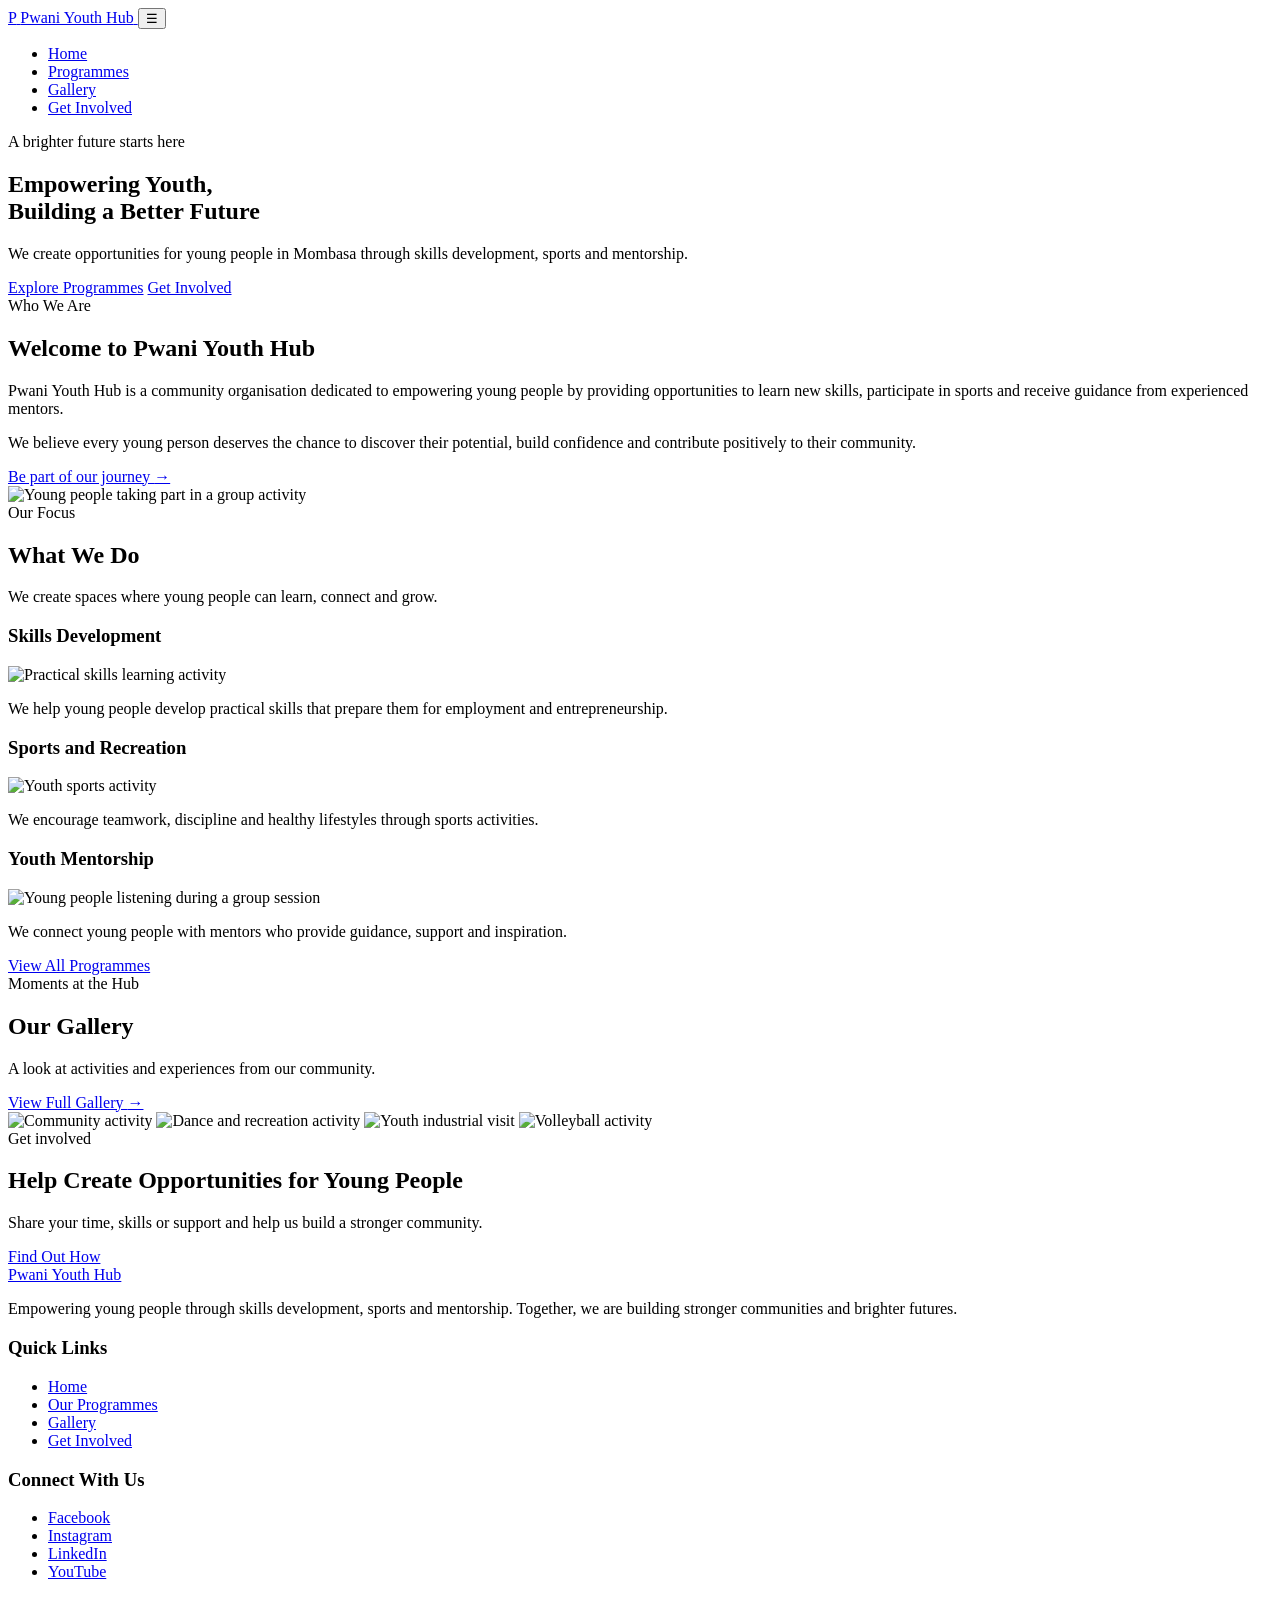
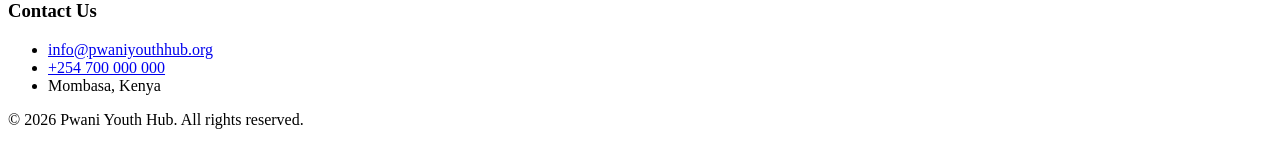
==== index.html @ 79cca645 "Add initial index.html for Pwani Youth Hub" ====
<!DOCTYPE html>
<html lang="en">
<head>
    <meta charset="UTF-8">
    <meta name="viewport" content="width=device-width, initial-scale=1.0">
    <meta name="description" content="Pwani Youth Hub empowers young people in Mombasa through skills development, sports and mentorship.">
    <title>Home | Pwani Youth Hub</title>
    <link rel="preconnect" href="https://fonts.googleapis.com">
    <link rel="preconnect" href="https://fonts.gstatic.com" crossorigin>
    <link href="https://fonts.googleapis.com/css2?family=Nunito+Sans:wght@400;500;600;700;800&display=swap" rel="stylesheet">
    <link rel="stylesheet" href="css/style.css">
</head>
<body>
<header class="site-header">
    <div class="header-inner">

        <a class="brand" href="index.html" aria-label="Pwani Youth Hub home">
            <span class="brand-mark">P</span>
            <span>Pwani Youth Hub</span>
        </a>

        <!-- Mobile menu button -->
        <button class="menu-toggle"
                type="button"
                aria-label="Open navigation menu"
                aria-expanded="false"
                aria-controls="site-navigation">
            ☰
        </button>

        <!-- Main navigation -->
        <nav class="site-nav" id="site-navigation" aria-label="Main navigation">
            <ul>
                <li><a href="index.html" aria-current="page">Home</a></li>
                <li><a href="programmes.html">Programmes</a></li>
                <li><a href="gallery.html">Gallery</a></li>
                <li><a href="get-involved.html">Get Involved</a></li>
            </ul>
        </nav>

    </div>
</header>
<main>
    <section class="hero">
        <div class="hero-shade"></div>
        <div class="hero-content">
            <span class="eyebrow eyebrow-light">A brighter future starts here</span>
            <h1>Empowering Youth,<br>Building a Better Future</h1>
            <p>We create opportunities for young people in Mombasa through skills development, sports and mentorship.</p>
            <div class="hero-actions">
                <a class="btn btn-primary" href="programmes.html">Explore Programmes</a>
                <a class="btn btn-outline" href="get-involved.html">Get Involved</a>
            </div>
        </div>
    </section>

    <section class="intro-section section-wrap">
        <div class="intro-copy">
            <span class="eyebrow">Who We Are</span>
            <h2>Welcome to Pwani Youth Hub</h2>
            <p>Pwani Youth Hub is a community organisation dedicated to empowering young people by providing opportunities to learn new skills, participate in sports and receive guidance from experienced mentors.</p>
            <p>We believe every young person deserves the chance to discover their potential, build confidence and contribute positively to their community.</p>
            <a class="text-link" href="get-involved.html">Be part of our journey <span aria-hidden="true">&rarr;</span></a>
        </div>
        <div class="intro-image">
            <img src="images/group_activity2.webp" alt="Young people taking part in a group activity" width="1500" height="1000" loading="lazy" decoding="async">
            <div class="image-accent"></div>
        </div>
    </section>

    <section class="what-we-do section-wrap section-tint">
        <div class="section-heading">
            <span class="eyebrow">Our Focus</span>
            <h2>What We Do</h2>
            <p>We create spaces where young people can learn, connect and grow.</p>
        </div>
        <div class="feature-grid">
            <article class="feature-card">
                <h3>Skills Development</h3>
                <img src="images/girls_baking.webp" alt="Practical skills learning activity" width="1500" height="1000" loading="lazy" decoding="async">
                <p>We help young people develop practical skills that prepare them for employment and entrepreneurship.</p>
            </article>
            <article class="feature-card">
                <h3>Sports and Recreation</h3>
                <img src="images/sport1.webp" alt="Youth sports activity" width="1500" height="1000" loading="lazy" decoding="async">
                <p>We encourage teamwork, discipline and healthy lifestyles through sports activities.</p>
            </article>
            <article class="feature-card">
                <h3>Youth Mentorship</h3>
                <img src="images/youth_listening.webp" alt="Young people listening during a group session" width="1500" height="1000" loading="lazy" decoding="async">
                <p>We connect young people with mentors who provide guidance, support and inspiration.</p>
            </article>
        </div>
        <div class="center-action"><a class="btn btn-primary" href="programmes.html">View All Programmes</a></div>
    </section>

    <section class="home-gallery section-wrap">
        <div class="section-heading heading-row">
            <div><span class="eyebrow">Moments at the Hub</span><h2>Our Gallery</h2><p>A look at activities and experiences from our community.</p></div>
            <a class="text-link" href="gallery.html">View Full Gallery <span aria-hidden="true">&rarr;</span></a>
        </div>
        <div class="preview-gallery">
            <img src="images/activity.webp" alt="Community activity" loading="lazy" decoding="async">
            <img src="images/dancing.webp" alt="Dance and recreation activity" loading="lazy" decoding="async">
            <img src="images/industrial_visit.webp" alt="Youth industrial visit" loading="lazy" decoding="async">
            <img src="images/volleyball.webp" alt="Volleyball activity" loading="lazy" decoding="async">
        </div>
    </section>

    <section class="home-cta">
        <div><span class="eyebrow eyebrow-light">Get involved</span><h2>Help Create Opportunities for Young People</h2><p>Share your time, skills or support and help us build a stronger community.</p><a class="btn btn-light" href="get-involved.html">Find Out How</a></div>
    </section>
</main>
<footer class="site-footer">
    <div class="footer-inner">
        <div class="footer-about">
            <a class="footer-brand" href="index.html">Pwani Youth Hub</a>
            <p>Empowering young people through skills development, sports and mentorship. Together, we are building stronger communities and brighter futures.</p>
        </div>
        <div>
            <h3>Quick Links</h3>
            <ul class="footer-list">
                <li><a href="index.html">Home</a></li>
                <li><a href="programmes.html">Our Programmes</a></li>
                <li><a href="gallery.html">Gallery</a></li>
                <li><a href="get-involved.html">Get Involved</a></li>
            </ul>
        </div>
        <div>
            <h3>Connect With Us</h3>
            <ul class="footer-list">
                <li><a href="https://www.facebook.com/" target="_blank" rel="noopener noreferrer">Facebook</a></li>
                <li><a href="https://www.instagram.com/" target="_blank" rel="noopener noreferrer">Instagram</a></li>
                <li><a href="https://www.linkedin.com/" target="_blank" rel="noopener noreferrer">LinkedIn</a></li>
                <li><a href="https://www.youtube.com/" target="_blank" rel="noopener noreferrer">YouTube</a></li>
            </ul>
        </div>
        <div>
            <h3>Contact Us</h3>
            <ul class="footer-list">
                <li><a href="mailto:info@pwaniyouthhub.org">info@pwaniyouthhub.org</a></li>
                <li><a href="tel:+254700000000">+254 700 000 000</a></li>
                <li>Mombasa, Kenya</li>
            </ul>
        </div>
    </div>
    <div class="copyright"><p>&copy; 2026 Pwani Youth Hub. All rights reserved.</p></div>
</footer>
<script src="js/script.js" defer></script>
</body>
</html>
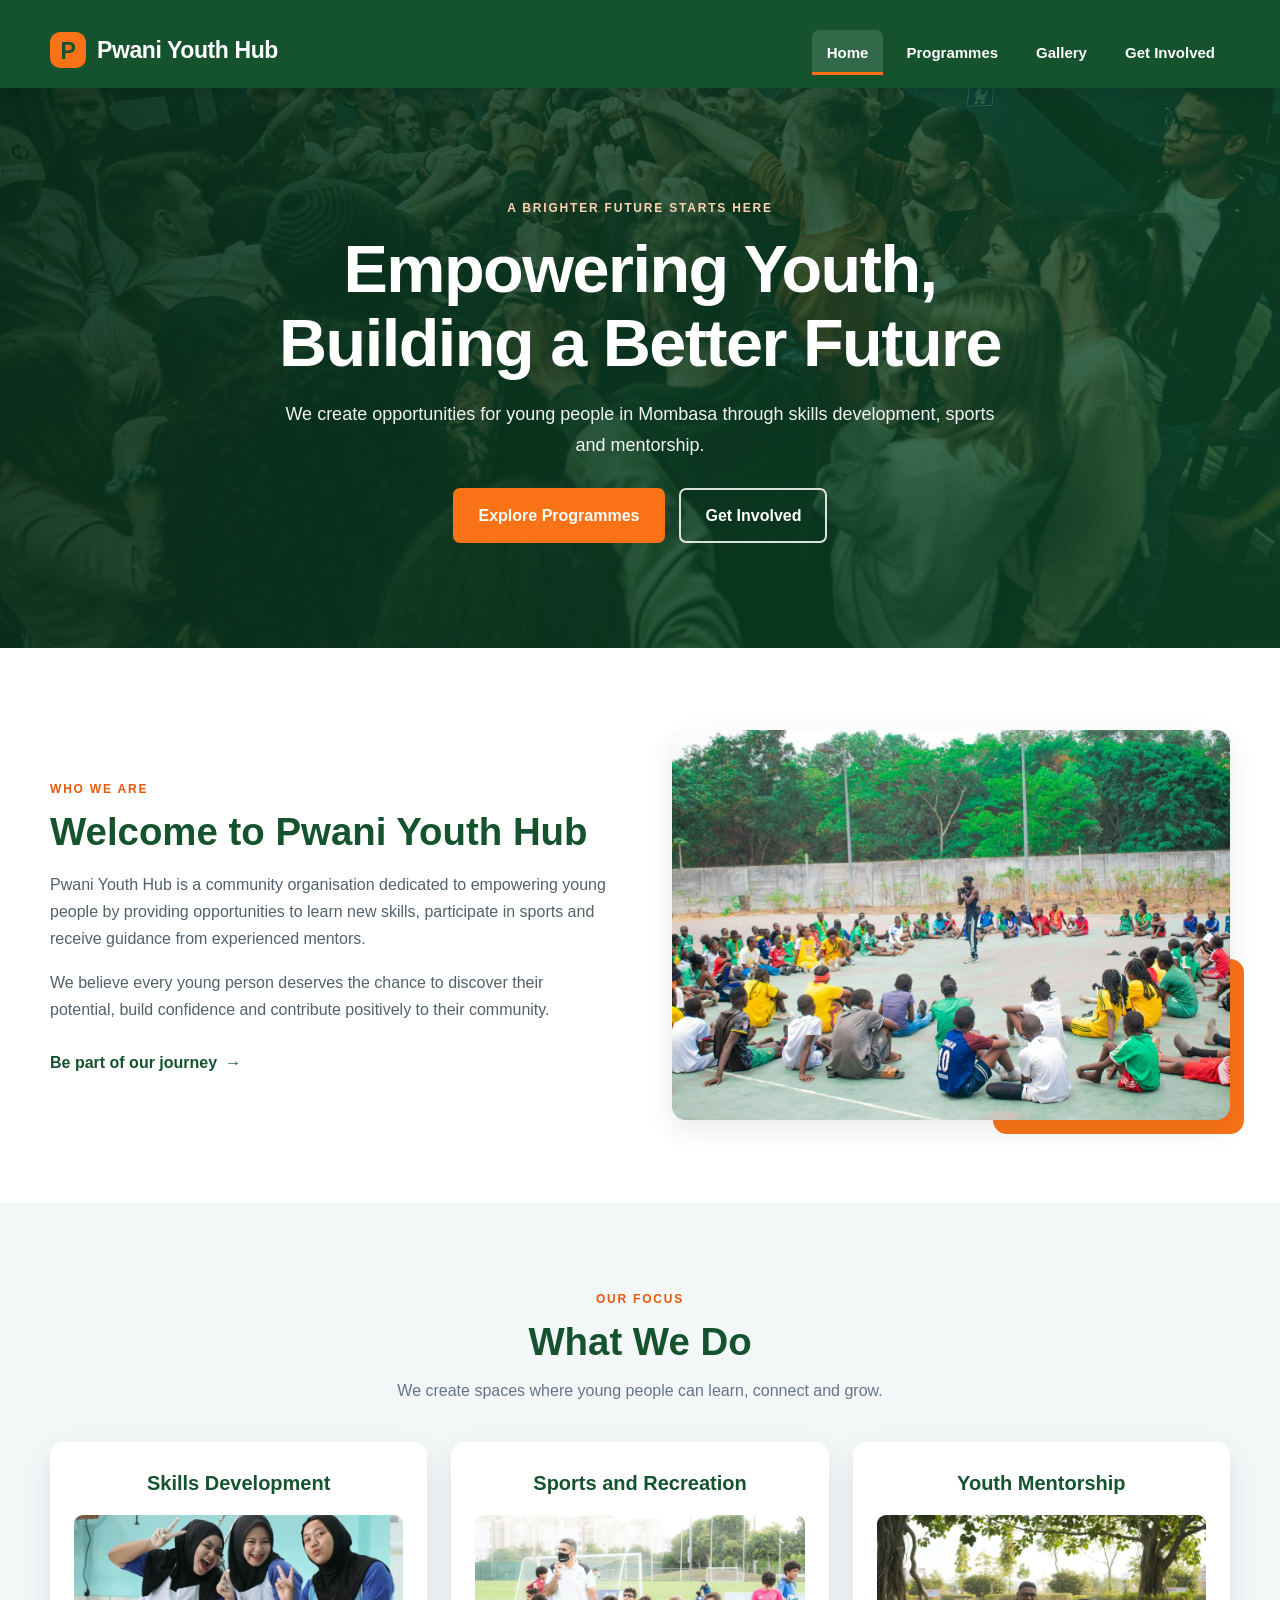
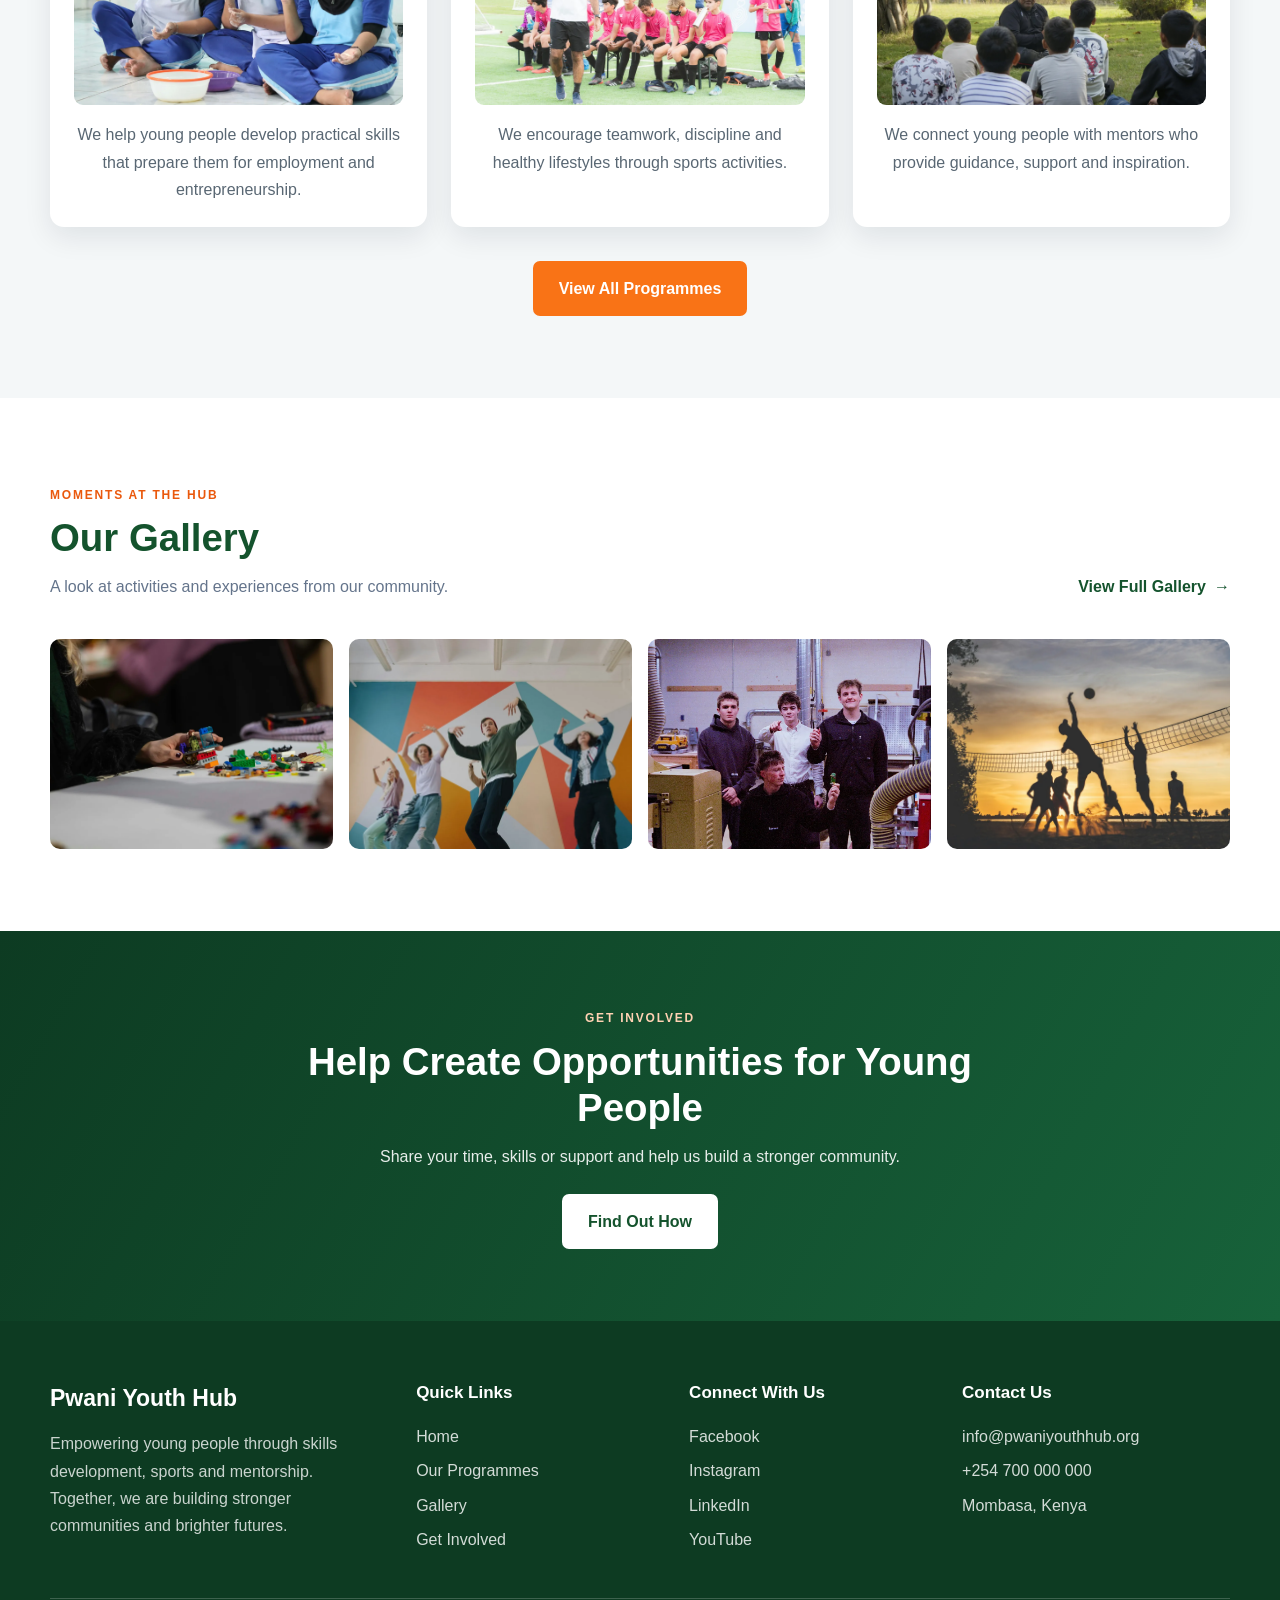
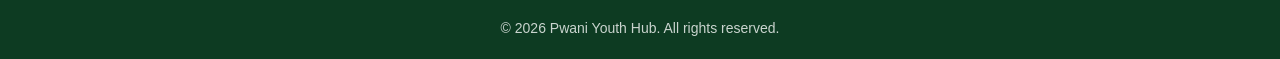
==== commit 1203efb8: "Update Pwani Youth Hub website" ====
--- a/index.html
+++ b/index.html
@@ -1,151 +1,151 @@
-<!DOCTYPE html>
-<html lang="en">
-<head>
-    <meta charset="UTF-8">
-    <meta name="viewport" content="width=device-width, initial-scale=1.0">
-    <meta name="description" content="Pwani Youth Hub empowers young people in Mombasa through skills development, sports and mentorship.">
-    <title>Home | Pwani Youth Hub</title>
-    <link rel="preconnect" href="https://fonts.googleapis.com">
-    <link rel="preconnect" href="https://fonts.gstatic.com" crossorigin>
-    <link href="https://fonts.googleapis.com/css2?family=Nunito+Sans:wght@400;500;600;700;800&display=swap" rel="stylesheet">
-    <link rel="stylesheet" href="css/style.css">
-</head>
-<body>
-<header class="site-header">
-    <div class="header-inner">
-
-        <a class="brand" href="index.html" aria-label="Pwani Youth Hub home">
-            <span class="brand-mark">P</span>
-            <span>Pwani Youth Hub</span>
-        </a>
-
-        <!-- Mobile menu button -->
-        <button class="menu-toggle"
-                type="button"
-                aria-label="Open navigation menu"
-                aria-expanded="false"
-                aria-controls="site-navigation">
-            ☰
-        </button>
-
-        <!-- Main navigation -->
-        <nav class="site-nav" id="site-navigation" aria-label="Main navigation">
-            <ul>
-                <li><a href="index.html" aria-current="page">Home</a></li>
-                <li><a href="programmes.html">Programmes</a></li>
-                <li><a href="gallery.html">Gallery</a></li>
-                <li><a href="get-involved.html">Get Involved</a></li>
-            </ul>
-        </nav>
-
-    </div>
-</header>
-<main>
-    <section class="hero">
-        <div class="hero-shade"></div>
-        <div class="hero-content">
-            <span class="eyebrow eyebrow-light">A brighter future starts here</span>
-            <h1>Empowering Youth,<br>Building a Better Future</h1>
-            <p>We create opportunities for young people in Mombasa through skills development, sports and mentorship.</p>
-            <div class="hero-actions">
-                <a class="btn btn-primary" href="programmes.html">Explore Programmes</a>
-                <a class="btn btn-outline" href="get-involved.html">Get Involved</a>
-            </div>
-        </div>
-    </section>
-
-    <section class="intro-section section-wrap">
-        <div class="intro-copy">
-            <span class="eyebrow">Who We Are</span>
-            <h2>Welcome to Pwani Youth Hub</h2>
-            <p>Pwani Youth Hub is a community organisation dedicated to empowering young people by providing opportunities to learn new skills, participate in sports and receive guidance from experienced mentors.</p>
-            <p>We believe every young person deserves the chance to discover their potential, build confidence and contribute positively to their community.</p>
-            <a class="text-link" href="get-involved.html">Be part of our journey <span aria-hidden="true">&rarr;</span></a>
-        </div>
-        <div class="intro-image">
-            <img src="images/group_activity2.webp" alt="Young people taking part in a group activity" width="1500" height="1000" loading="lazy" decoding="async">
-            <div class="image-accent"></div>
-        </div>
-    </section>
-
-    <section class="what-we-do section-wrap section-tint">
-        <div class="section-heading">
-            <span class="eyebrow">Our Focus</span>
-            <h2>What We Do</h2>
-            <p>We create spaces where young people can learn, connect and grow.</p>
-        </div>
-        <div class="feature-grid">
-            <article class="feature-card">
-                <h3>Skills Development</h3>
-                <img src="images/girls_baking.webp" alt="Practical skills learning activity" width="1500" height="1000" loading="lazy" decoding="async">
-                <p>We help young people develop practical skills that prepare them for employment and entrepreneurship.</p>
-            </article>
-            <article class="feature-card">
-                <h3>Sports and Recreation</h3>
-                <img src="images/sport1.webp" alt="Youth sports activity" width="1500" height="1000" loading="lazy" decoding="async">
-                <p>We encourage teamwork, discipline and healthy lifestyles through sports activities.</p>
-            </article>
-            <article class="feature-card">
-                <h3>Youth Mentorship</h3>
-                <img src="images/youth_listening.webp" alt="Young people listening during a group session" width="1500" height="1000" loading="lazy" decoding="async">
-                <p>We connect young people with mentors who provide guidance, support and inspiration.</p>
-            </article>
-        </div>
-        <div class="center-action"><a class="btn btn-primary" href="programmes.html">View All Programmes</a></div>
-    </section>
-
-    <section class="home-gallery section-wrap">
-        <div class="section-heading heading-row">
-            <div><span class="eyebrow">Moments at the Hub</span><h2>Our Gallery</h2><p>A look at activities and experiences from our community.</p></div>
-            <a class="text-link" href="gallery.html">View Full Gallery <span aria-hidden="true">&rarr;</span></a>
-        </div>
-        <div class="preview-gallery">
-            <img src="images/activity.webp" alt="Community activity" loading="lazy" decoding="async">
-            <img src="images/dancing.webp" alt="Dance and recreation activity" loading="lazy" decoding="async">
-            <img src="images/industrial_visit.webp" alt="Youth industrial visit" loading="lazy" decoding="async">
-            <img src="images/volleyball.webp" alt="Volleyball activity" loading="lazy" decoding="async">
-        </div>
-    </section>
-
-    <section class="home-cta">
-        <div><span class="eyebrow eyebrow-light">Get involved</span><h2>Help Create Opportunities for Young People</h2><p>Share your time, skills or support and help us build a stronger community.</p><a class="btn btn-light" href="get-involved.html">Find Out How</a></div>
-    </section>
-</main>
-<footer class="site-footer">
-    <div class="footer-inner">
-        <div class="footer-about">
-            <a class="footer-brand" href="index.html">Pwani Youth Hub</a>
-            <p>Empowering young people through skills development, sports and mentorship. Together, we are building stronger communities and brighter futures.</p>
-        </div>
-        <div>
-            <h3>Quick Links</h3>
-            <ul class="footer-list">
-                <li><a href="index.html">Home</a></li>
-                <li><a href="programmes.html">Our Programmes</a></li>
-                <li><a href="gallery.html">Gallery</a></li>
-                <li><a href="get-involved.html">Get Involved</a></li>
-            </ul>
-        </div>
-        <div>
-            <h3>Connect With Us</h3>
-            <ul class="footer-list">
-                <li><a href="https://www.facebook.com/" target="_blank" rel="noopener noreferrer">Facebook</a></li>
-                <li><a href="https://www.instagram.com/" target="_blank" rel="noopener noreferrer">Instagram</a></li>
-                <li><a href="https://www.linkedin.com/" target="_blank" rel="noopener noreferrer">LinkedIn</a></li>
-                <li><a href="https://www.youtube.com/" target="_blank" rel="noopener noreferrer">YouTube</a></li>
-            </ul>
-        </div>
-        <div>
-            <h3>Contact Us</h3>
-            <ul class="footer-list">
-                <li><a href="mailto:info@pwaniyouthhub.org">info@pwaniyouthhub.org</a></li>
-                <li><a href="tel:+254700000000">+254 700 000 000</a></li>
-                <li>Mombasa, Kenya</li>
-            </ul>
-        </div>
-    </div>
-    <div class="copyright"><p>&copy; 2026 Pwani Youth Hub. All rights reserved.</p></div>
-</footer>
-<script src="js/script.js" defer></script>
-</body>
-</html>
+<!DOCTYPE html>
+<html lang="en">
+<head>
+    <meta charset="UTF-8">
+    <meta name="viewport" content="width=device-width, initial-scale=1.0">
+    <meta name="description" content="Pwani Youth Hub empowers young people in Mombasa through skills development, sports and mentorship.">
+    <title>Home | Pwani Youth Hub</title>
+    <link rel="preconnect" href="https://fonts.googleapis.com">
+    <link rel="preconnect" href="https://fonts.gstatic.com" crossorigin>
+    <link href="https://fonts.googleapis.com/css2?family=Nunito+Sans:wght@400;500;600;700;800&display=swap" rel="stylesheet">
+    <link rel="stylesheet" href="css/style.css">
+</head>
+<body>
+<header class="site-header">
+    <div class="header-inner">
+
+        <a class="brand" href="index.html" aria-label="Pwani Youth Hub home">
+            <span class="brand-mark">P</span>
+            <span>Pwani Youth Hub</span>
+        </a>
+
+        <!-- Mobile menu button -->
+        <button class="menu-toggle"
+                type="button"
+                aria-label="Open navigation menu"
+                aria-expanded="false"
+                aria-controls="site-navigation">
+            ☰
+        </button>
+
+        <!-- Main navigation -->
+        <nav class="site-nav" id="site-navigation" aria-label="Main navigation">
+            <ul>
+                <li><a href="index.html" aria-current="page">Home</a></li>
+                <li><a href="programmes.html">Programmes</a></li>
+                <li><a href="gallery.html">Gallery</a></li>
+                <li><a href="get-involved.html">Get Involved</a></li>
+            </ul>
+        </nav>
+
+    </div>
+</header>
+<main>
+    <section class="hero">
+        <div class="hero-shade"></div>
+        <div class="hero-content">
+            <span class="eyebrow eyebrow-light">A brighter future starts here</span>
+            <h1>Empowering Youth,<br>Building a Better Future</h1>
+            <p>We create opportunities for young people in Mombasa through skills development, sports and mentorship.</p>
+            <div class="hero-actions">
+                <a class="btn btn-primary" href="programmes.html">Explore Programmes</a>
+                <a class="btn btn-outline" href="get-involved.html">Get Involved</a>
+            </div>
+        </div>
+    </section>
+
+    <section class="intro-section section-wrap">
+        <div class="intro-copy">
+            <span class="eyebrow">Who We Are</span>
+            <h2>Welcome to Pwani Youth Hub</h2>
+            <p>Pwani Youth Hub is a community organisation dedicated to empowering young people by providing opportunities to learn new skills, participate in sports and receive guidance from experienced mentors.</p>
+            <p>We believe every young person deserves the chance to discover their potential, build confidence and contribute positively to their community.</p>
+            <a class="text-link" href="get-involved.html">Be part of our journey <span aria-hidden="true">&rarr;</span></a>
+        </div>
+        <div class="intro-image">
+            <img src="images/group_activity2.webp" alt="Young people taking part in a group activity" width="1500" height="1000" loading="lazy" decoding="async">
+            <div class="image-accent"></div>
+        </div>
+    </section>
+
+    <section class="what-we-do section-wrap section-tint">
+        <div class="section-heading">
+            <span class="eyebrow">Our Focus</span>
+            <h2>What We Do</h2>
+            <p>We create spaces where young people can learn, connect and grow.</p>
+        </div>
+        <div class="feature-grid">
+            <article class="feature-card">
+                <h3>Skills Development</h3>
+                <img src="images/girls_baking.webp" alt="Practical skills learning activity" width="1500" height="1000" loading="lazy" decoding="async">
+                <p>We help young people develop practical skills that prepare them for employment and entrepreneurship.</p>
+            </article>
+            <article class="feature-card">
+                <h3>Sports and Recreation</h3>
+                <img src="images/sport1.webp" alt="Youth sports activity" width="1500" height="1000" loading="lazy" decoding="async">
+                <p>We encourage teamwork, discipline and healthy lifestyles through sports activities.</p>
+            </article>
+            <article class="feature-card">
+                <h3>Youth Mentorship</h3>
+                <img src="images/youth_listening.webp" alt="Young people listening during a group session" width="1500" height="1000" loading="lazy" decoding="async">
+                <p>We connect young people with mentors who provide guidance, support and inspiration.</p>
+            </article>
+        </div>
+        <div class="center-action"><a class="btn btn-primary" href="programmes.html">View All Programmes</a></div>
+    </section>
+
+    <section class="home-gallery section-wrap">
+        <div class="section-heading heading-row">
+            <div><span class="eyebrow">Moments at the Hub</span><h2>Our Gallery</h2><p>A look at activities and experiences from our community.</p></div>
+            <a class="text-link" href="gallery.html">View Full Gallery <span aria-hidden="true">&rarr;</span></a>
+        </div>
+        <div class="preview-gallery">
+            <img src="images/activity.webp" alt="Community activity" loading="lazy" decoding="async">
+            <img src="images/dancing.webp" alt="Dance and recreation activity" loading="lazy" decoding="async">
+            <img src="images/industrial_visit.webp" alt="Youth industrial visit" loading="lazy" decoding="async">
+            <img src="images/volleyball.webp" alt="Volleyball activity" loading="lazy" decoding="async">
+        </div>
+    </section>
+
+    <section class="home-cta">
+        <div><span class="eyebrow eyebrow-light">Get involved</span><h2>Help Create Opportunities for Young People</h2><p>Share your time, skills or support and help us build a stronger community.</p><a class="btn btn-light" href="get-involved.html">Find Out How</a></div>
+    </section>
+</main>
+<footer class="site-footer">
+    <div class="footer-inner">
+        <div class="footer-about">
+            <a class="footer-brand" href="index.html">Pwani Youth Hub</a>
+            <p>Empowering young people through skills development, sports and mentorship. Together, we are building stronger communities and brighter futures.</p>
+        </div>
+        <div>
+            <h3>Quick Links</h3>
+            <ul class="footer-list">
+                <li><a href="index.html">Home</a></li>
+                <li><a href="programmes.html">Our Programmes</a></li>
+                <li><a href="gallery.html">Gallery</a></li>
+                <li><a href="get-involved.html">Get Involved</a></li>
+            </ul>
+        </div>
+        <div>
+            <h3>Connect With Us</h3>
+            <ul class="footer-list">
+                <li><a href="https://www.facebook.com/" target="_blank" rel="noopener noreferrer">Facebook</a></li>
+                <li><a href="https://www.instagram.com/" target="_blank" rel="noopener noreferrer">Instagram</a></li>
+                <li><a href="https://www.linkedin.com/" target="_blank" rel="noopener noreferrer">LinkedIn</a></li>
+                <li><a href="https://www.youtube.com/" target="_blank" rel="noopener noreferrer">YouTube</a></li>
+            </ul>
+        </div>
+        <div>
+            <h3>Contact Us</h3>
+            <ul class="footer-list">
+                <li><a href="mailto:info@pwaniyouthhub.org">info@pwaniyouthhub.org</a></li>
+                <li><a href="tel:+254700000000">+254 700 000 000</a></li>
+                <li>Mombasa, Kenya</li>
+            </ul>
+        </div>
+    </div>
+    <div class="copyright"><p>&copy; 2026 Pwani Youth Hub. All rights reserved.</p></div>
+</footer>
+<script src="js/script.js" defer></script>
+</body>
+</html>
--- a/css/style.css
+++ b/css/style.css
@@ -0,0 +1,1132 @@
+/* Pwani Youth Hub — one shared stylesheet for every page */
+/* Defines reusable CSS variables for the website's colours, shadows, border radius, and content width. */
+:root {
+    --green: #14532D;
+    --green-dark: #0D3B22;
+    --green-mid: #17623A;
+    --orange: #F97316;
+    --orange-dark: #EA580C;
+    --ink: #263238;
+    --muted: #64748B;
+    --paper: #FFFFFF;
+    --surface: #F4F7F8;
+    --line: #E2E8F0;
+    --shadow: 0 10px 28px rgba(15, 23, 42, .09);
+    --radius: 14px;
+    --content: 1180px;
+}
+/* Applies border-box sizing globally so padding and borders are included in element dimensions. */
+* {
+    box-sizing: border-box;
+}
+/* Enables smooth scrolling for in-page navigation. */
+html {
+    scroll-behavior: smooth;
+}
+/* Sets the default page margin, font, text colour, background, and line spacing. */
+body {
+    margin: 0;
+    font-family: "Nunito Sans", Arial, sans-serif;
+    color: var(--ink);
+    background: var(--paper);
+    line-height: 1.7;
+}
+/* Makes images block elements and keeps them within their parent containers. */
+img {
+    display: block;
+    max-width: 100%;
+}
+/* Makes links inherit the surrounding text colour and removes underlines. */
+a {
+    color: inherit;
+    text-decoration: none;
+}
+/* Makes buttons and form controls inherit the site's font. */
+button, input, select, textarea {
+    font: inherit;
+}
+/* Styles the main header with a green background, white text, stacking order, and shadow. */
+.site-header {
+    position: relative;
+    z-index: 10;
+    background: var(--green);
+    color: white;
+    box-shadow: 0 3px 14px rgba(0,0,0,.12);
+}
+/* Controls the header content width, height, centring, Flexbox layout, alignment, and spacing. */
+.header-inner {
+    width: min(100% - 48px, var(--content));
+    min-height: 88px;
+    margin: auto;
+    display: flex;
+    align-items: flex-end;
+    justify-content: space-between;
+    gap: 28px;
+}
+/* Arranges and styles the logo mark and Pwani Youth Hub name. */
+.brand {
+    display: inline-flex;
+    align-items: center;
+    gap: 11px;
+    padding-bottom: 18px;
+    font-size: 23px;
+    font-weight: 800;
+    letter-spacing: -.4px;
+}
+ 
+/* Creates the orange logo square and centres its letter using CSS Grid. */
+.brand-mark {
+    display: grid;
+    place-items: center;
+    width: 36px;
+    height: 36px;
+    border-radius: 10px;
+    color: var(--green);
+    background: var(--orange);
+    font-weight: 900;
+}
+ 
+/* Arranges navigation list items horizontally and removes default list styling and spacing. */
+.site-nav ul {
+    display: flex;
+    align-items: center;
+    gap: 8px;
+    list-style: none;
+    padding: 0 0 13px;
+    margin: 0;
+}
+ 
+/* Styles navigation links, including their padding, colour, typography, rounded corners, and transition. */
+.site-nav a {
+    display: block;
+    padding: 10px 15px;
+    border-radius: 7px;
+    color: white;
+    font-size: 15px;
+    font-weight: 700;
+    transition: background .2s ease, color .2s ease;
+}
+ 
+/* Highlights a navigation link when hovered or when it represents the current page. */
+.site-nav a:hover, .site-nav a[aria-current="page"] {
+    color: white;
+    background: rgba(255,255,255,.13);
+}
+ 
+/* Adds an orange inset underline to the current page's navigation link. */
+.site-nav a[aria-current="page"] {
+    box-shadow: inset 0 -3px var(--orange);
+    border-radius: 7px 7px 0 0;
+}
+ 
+/* Provides shared positioning, grid centring, text alignment, colour, and background-image behaviour for hero sections. */
+.hero, .page-hero {
+    position: relative;
+    isolation: isolate;
+    display: grid;
+    place-items: center;
+    text-align: center;
+    color: white;
+    background-position: center;
+    background-size: cover;
+}
+ 
+/* Sets the home hero's minimum height, padding, and background image. */
+.hero {
+    min-height: 560px;
+    padding: 90px 24px;
+    background-image: url("../images/hero_bg1.webp");
+}
+ 
+/* Places a dark gradient overlay over the hero image to improve text contrast. */
+.hero-shade {
+    position: absolute;
+    z-index: -1;
+    inset: 0;
+    background: linear-gradient(110deg, rgba(8,49,27,.88), rgba(15,84,46,.66));
+}
+ 
+/* Limits the width of hero content for readability. */
+.hero-content, .page-hero-content {
+    max-width: 850px;
+}
+ 
+/* Styles the main home-page heading with responsive typography and spacing. */
+.hero h1 {
+    margin: 12px 0 18px;
+    color: white;
+    font-size: clamp(2.5rem, 5.2vw, 4.4rem);
+    line-height: 1.12;
+    font-weight: 800;
+    letter-spacing: -1.5px;
+}
+ 
+/* Sets the width, spacing, colour, and size of hero description text. */
+.hero p, .page-hero p {
+    max-width: 720px;
+    margin: 0 auto 28px;
+    color: rgba(255,255,255,.94);
+    font-size: 18px;
+}
+ 
+/* Styles small uppercase section labels with orange text and letter spacing. */
+.eyebrow {
+    display: inline-block;
+    color: var(--orange-dark);
+    font-size: 12px;
+    font-weight: 900;
+    letter-spacing: 1.8px;
+    text-transform: uppercase;
+}
+ 
+/* Changes an eyebrow label to a light orange colour for dark backgrounds. */
+.eyebrow-light {
+    color: #FFD2B3;
+}
+ 
+/* Uses Flexbox to centre hero buttons and lets them wrap when necessary. */
+.hero-actions {
+    display: flex;
+    flex-wrap: wrap;
+    justify-content: center;
+    gap: 14px;
+}
+ 
+/* Defines shared button layout, dimensions, padding, border, shape, typography, and transition. */
+.btn {
+    display: inline-flex;
+    min-height: 48px;
+    align-items: center;
+    justify-content: center;
+    padding: 12px 24px;
+    border: 2px solid transparent;
+    border-radius: 7px;
+    font-weight: 800;
+    cursor: pointer;
+    transition: transform .2s ease, background .2s ease, border-color .2s ease;
+}
+ 
+/* Moves buttons slightly upward on hover. */
+.btn:hover {
+    transform: translateY(-2px);
+}
+ 
+/* Styles the primary button with white text and an orange background. */
+.btn-primary {
+    color: white;
+    background: var(--orange);
+}
+ 
+/* Darkens the primary button background on hover. */
+.btn-primary:hover {
+    background: var(--orange-dark);
+}
+ 
+/* Styles a transparent button with a white border and white text. */
+.btn-outline {
+    color: white;
+    border-color: rgba(255,255,255,.85);
+    background: transparent;
+}
+ 
+/* Changes the outlined button to a white background with green text on hover. */
+.btn-outline:hover {
+    color: var(--green);
+    background: white;
+}
+ 
+/* Styles a light button with a white background and green text. */
+.btn-light {
+    color: var(--green);
+    background: white;
+}
+ 
+/* Changes the light button background on hover. */
+.btn-light:hover {
+    background: #FFF0E5;
+}
+ 
+/* Creates a centred content container with a maximum width and vertical padding. */
+.section-wrap {
+    width: min(100% - 48px, var(--content));
+    margin: 0 auto;
+    padding-top: 82px;
+    padding-bottom: 82px;
+}
+ 
+/* Creates a full-width tinted section while aligning its content with the main site width. */
+.section-tint {
+    width: 100%;
+    max-width: none;
+    padding-left: max(24px, calc((100% - var(--content))/2));
+    padding-right: max(24px, calc((100% - var(--content))/2));
+    background: var(--surface);
+}
+ 
+/* Centres section headings and controls their maximum width and bottom spacing. */
+.section-heading {
+    max-width: 720px;
+    margin: 0 auto 38px;
+    text-align: center;
+}
+ 
+/* Styles headings in section, introduction, and contact areas. */
+.section-heading h2, .intro-copy h2, .contact-copy h2 {
+    margin: 8px 0 12px;
+    color: var(--green);
+    font-size: clamp(1.8rem, 3vw, 2.5rem);
+    line-height: 1.2;
+    font-weight: 800;
+}
+ 
+/* Styles the description beneath a section heading. */
+.section-heading p {
+    margin: 0;
+    color: var(--muted);
+}
+/* Creates a two-column Grid layout for introduction text and image. */
+.intro-section {
+    display: grid;
+    grid-template-columns: 1fr 1fr;
+    align-items: center;
+    gap: 64px;
+}
+
+/* Sets the paragraph colour in the introduction text. */
+.intro-copy p {
+    color: #52616B;
+}
+
+/* Provides a positioning context for the introduction image and its decorative accent. */
+.intro-image {
+    position: relative;
+}
+
+/* Sizes, crops, rounds, and adds a shadow to the introduction image. */
+.intro-image img {
+    position: relative;
+    z-index: 1;
+    width: 100%;
+    height: 390px;
+    object-fit: cover;
+    border-radius: var(--radius);
+    box-shadow: var(--shadow);
+}
+
+/* Creates a decorative orange shape beside the introduction image. */
+.image-accent {
+    position: absolute;
+    right: -14px;
+    bottom: -14px;
+    width: 45%;
+    height: 45%;
+    border-radius: var(--radius);
+    background: var(--orange);
+}
+
+/* Displays text links with Flexbox alignment, spacing, and green emphasis. */
+.text-link {
+    display: inline-flex;
+    align-items: center;
+    gap: 8px;
+    margin-top: 10px;
+    color: var(--green);
+    font-weight: 900;
+}
+
+/* Changes text-link colour on hover. */
+.text-link:hover {
+    color: var(--orange-dark);
+}
+
+/* Creates a three-column Grid for feature cards. */
+.feature-grid {
+    display: grid;
+    grid-template-columns: repeat(3, 1fr);
+    gap: 24px;
+}
+
+/* Applies shared card styling, including clipped overflow, rounded corners, white backgrounds, shadows, and transitions. */
+.feature-card, .programme-card, .way-card {
+    overflow: hidden;
+    border-radius: var(--radius);
+    background: white;
+    box-shadow: var(--shadow);
+    transition: transform .25s ease, box-shadow .25s ease;
+}
+
+/* Raises cards and strengthens their shadows on hover. */
+.feature-card:hover, .programme-card:hover, .way-card:hover {
+    transform: translateY(-5px);
+    box-shadow: 0 16px 34px rgba(15,23,42,.13);
+}
+
+/* Adds padding and centres feature-card content. */
+.feature-card {
+    padding: 24px;
+    text-align: center;
+}
+
+/* Styles feature-card headings. */
+.feature-card h3 {
+    margin: 0 0 15px;
+    color: var(--green);
+    font-size: 20px;
+}
+
+/* Sets consistent dimensions and image cropping for feature cards. */
+.feature-card img {
+    width: 100%;
+    height: 190px;
+    object-fit: cover;
+    border-radius: 9px;
+}
+
+/* Styles feature-card descriptions and their spacing. */
+.feature-card p {
+    margin: 16px 0 0;
+    color: #596773;
+}
+
+/* Centres an action or button below a content group. */
+.center-action {
+    margin-top: 34px;
+    text-align: center;
+}
+
+/* Places a heading and related link in a horizontal Flexbox row. */
+.heading-row {
+    display: flex;
+    align-items: end;
+    justify-content: space-between;
+    gap: 24px;
+    max-width: none;
+    text-align: left;
+}
+
+/* Prevents the link in a heading row from wrapping. */
+.heading-row .text-link {
+    white-space: nowrap;
+}
+
+/* Creates a four-column Grid for the home-page gallery preview. */
+.preview-gallery {
+    display: grid;
+    grid-template-columns: repeat(4, 1fr);
+    gap: 16px;
+}
+
+/* Sets preview image dimensions, cropping, and rounded corners. */
+.preview-gallery img {
+    width: 100%;
+    height: 210px;
+    object-fit: cover;
+    border-radius: 10px;
+}
+
+/* Styles the home call-to-action section with a green gradient and centred white text. */
+.home-cta {
+    padding: 72px 24px;
+    text-align: center;
+    color: white;
+    background: linear-gradient(120deg, var(--green-dark), var(--green-mid));
+}
+
+/* Limits and centres the direct content inside the home call-to-action. */
+.home-cta > div {
+    max-width: 760px;
+    margin: auto;
+}
+
+/* Styles the home call-to-action heading. */
+.home-cta h2 {
+    margin: 9px 0 12px;
+    color: white;
+    font-size: clamp(1.8rem, 3vw, 2.5rem);
+    line-height: 1.2;
+}
+
+/* Styles the descriptive text in the home call-to-action. */
+.home-cta p {
+    margin: 0 auto 24px;
+    color: rgba(255,255,255,.9);
+}
+
+/* Sets the height, padding, and background image for inner-page hero sections. */
+.page-hero {
+    min-height: 360px;
+    padding: 70px 24px;
+    background-image: url("../images/hero_bg.webp");
+}
+
+/* Styles the main heading on inner-page hero sections. */
+.page-hero h1 {
+    margin: 8px 0 12px;
+    color: white;
+    font-size: clamp(2.3rem, 4vw, 3.5rem);
+    line-height: 1.15;
+}
+
+/* Sets the description font size on inner-page hero sections. */
+.page-hero p {
+    font-size: 17px;
+}
+
+/* Sets the background image for the Programmes page hero. */
+.programmes-hero {
+    background-image: url("../images/hero_bg1.webp");
+}
+
+/* Sets the background image for the Gallery page hero. */
+.gallery-hero {
+    background-image: url("../images/hero_bg.webp");
+}
+
+/* Sets the background image for the Get Involved page hero. */
+.involvement-hero {
+    background-image: url("../images/group_activity.webp");
+}
+
+/* Creates a three-column Grid for programme cards and stretches cards within each row. */
+.programme-grid {
+    display: grid;
+    grid-template-columns: repeat(3, 1fr);
+    align-items: stretch;
+    gap: 25px;
+}
+
+/* Sets the dimensions and cropping of images at the top of programme cards. */
+.programme-card > img {
+    width: 100%;
+    height: 220px;
+    object-fit: cover;
+}
+
+/* Adds internal spacing around card text content. */
+.card-body {
+    padding: 25px;
+}
+
+/* Styles the small uppercase category label inside cards. */
+.card-kicker {
+    color: var(--orange-dark);
+    font-size: 12px;
+    font-weight: 900;
+    letter-spacing: 1.4px;
+}
+
+/* Styles headings inside programme and involvement cards. */
+.card-body h2, .way-card h2 {
+    margin: 7px 0 10px;
+    color: var(--green);
+    font-size: 22px;
+    line-height: 1.25;
+}
+
+/* Styles paragraphs inside programme and involvement cards. */
+.card-body p, .way-card p {
+    color: #596773;
+}
+
+/* Sets indentation and text colour for lists inside programme cards. */
+.card-body ul {
+    padding-left: 20px;
+    color: #596773;
+}
+
+/* Adds vertical spacing between programme-card list items. */
+.card-body li {
+    margin: 5px 0;
+}
+
+/* Adds extra bottom spacing to the gallery section. */
+.gallery-section {
+    padding-bottom: 90px;
+}
+
+/* Creates a four-column Grid for gallery images. */
+.gallery-grid {
+    display: grid;
+    grid-template-columns: repeat(4, minmax(0,1fr));
+    gap: 18px;
+}
+
+/* Styles each gallery figure with rounded corners, clipped overflow, a white background, and a shadow. */
+.gallery-item {
+    overflow: hidden;
+    margin: 0;
+    border-radius: 10px;
+    background: white;
+    box-shadow: 0 5px 18px rgba(15,23,42,.08);
+}
+
+/* Sets gallery image dimensions and a smooth zoom transition. */
+.gallery-item img {
+    width: 100%;
+    height: 210px;
+    object-fit: cover;
+    transition: transform .35s ease;
+}
+
+/* Slightly enlarges a gallery image when its item is hovered. */
+.gallery-item:hover img {
+    transform: scale(1.045);
+}
+
+/* Styles the caption beneath each gallery image. */
+.gallery-item figcaption {
+    padding: 12px 15px;
+    color: var(--green);
+    font-weight: 800;
+}
+
+/* Creates a three-column Grid for ways to get involved. */
+.ways-grid {
+    display: grid;
+    grid-template-columns: repeat(3, 1fr);
+    gap: 24px;
+}
+
+/* Adds internal padding to each ways-to-get-involved card. */
+.way-card {
+    padding: 30px;
+}
+
+/* Creates a circular numbered marker and centres its number using Grid. */
+.way-number {
+    display: grid;
+    width: 46px;
+    height: 46px;
+    place-items: center;
+    border-radius: 50%;
+    color: var(--orange-dark);
+    background: #FFF0E5;
+    font-weight: 900;
+}
+
+/* Creates a two-column Grid for contact details and the interest form. */
+.contact-section {
+    display: grid;
+    grid-template-columns: .9fr 1.1fr;
+    align-items: start;
+    gap: 55px;
+}
+
+/* Styles paragraphs in the contact-information column. */
+.contact-copy p {
+    color: #596773;
+}
+
+/* Adds spacing above the email, phone, and location details. */
+.contact-details {
+    margin-top: 26px;
+}
+
+/* Highlights email and phone links in bold green text. */
+.contact-details a {
+    color: var(--green);
+    font-weight: 800;
+}
+
+/* Styles the interest form panel with padding, border, rounded corners, background, and shadow. */
+.interest-form {
+    padding: 30px;
+    border: 1px solid var(--line);
+    border-radius: var(--radius);
+    background-color: var(--paper);
+    box-shadow: var(--shadow);
+}
+
+/* Styles the heading at the top of the interest form. */
+.interest-form h2 {
+    margin: 0 0 22px;
+    color: var(--green);
+    font-size: 24px;
+}
+
+/* Adds spacing below each form field group. */
+.form-group {
+    margin-bottom: 17px;
+}
+
+/* Displays form labels on their own line with spacing and bold text. */
+.form-group label {
+    display: block;
+    margin-bottom: 7px;
+    color: var(--ink);
+    font-weight: 800;
+}
+
+/* Gives form controls consistent width, padding, border, rounded corners, text colour, and background. */
+.form-group input, .form-group select, .form-group textarea {
+    width: 100%;
+    padding: 12px 13px;
+    border: 1px solid #CBD5E1;
+    border-radius: 7px;
+    color: var(--ink);
+    background: white;
+}
+
+/* Highlights the form control currently in focus with an orange border and outline. */
+.form-group input:focus, .form-group select:focus, .form-group textarea:focus {
+    outline: 2px solid rgba(249,115,22,.25);
+    border-color: var(--orange);
+}
+
+/* Allows the message textarea to be resized vertically only. */
+.form-group textarea {
+    resize: vertical;
+}
+
+/* Styles small helper text associated with a form. */
+.form-note {
+    color: var(--muted);
+    font-size: 13px;
+}
+
+/* Styles the footer with white text, a dark green background, and spacing. */
+.site-footer {
+    padding: 58px 24px 0;
+    color: white;
+    background: var(--green-dark);
+}
+
+/* Creates and sizes the footer's four-column Grid. */
+.footer-inner {
+    display: grid;
+    grid-template-columns: 1.4fr 1fr 1fr 1.15fr;
+    gap: 40px;
+    width: min(100%, var(--content));
+    margin: auto;
+    padding-bottom: 38px;
+}
+
+/* Styles footer column headings. */
+.footer-inner h3 {
+    margin: 0 0 15px;
+    color: white;
+    font-size: 17px;
+}
+
+/* Styles the footer brand name as a prominent white link. */
+.footer-brand {
+    display: inline-block;
+    margin-bottom: 12px;
+    color: white;
+    font-size: 23px;
+    font-weight: 900;
+}
+
+/* Limits and styles the footer's descriptive paragraph. */
+.footer-about p {
+    max-width: 310px;
+    margin: 0;
+    color: rgba(255,255,255,.78);
+}
+
+/* Removes default list markers, margin, and padding from footer lists. */
+.footer-list {
+    list-style: none;
+    margin: 0;
+    padding: 0;
+}
+
+/* Adds spacing and readable text colour to footer list items and allows long text to wrap. */
+.footer-list li {
+    margin: 7px 0;
+    color: rgba(255,255,255,.82);
+    overflow-wrap: anywhere;
+}
+
+/* Changes footer links to light orange on hover. */
+.footer-list a:hover {
+    color: #FFB37F;
+}
+
+/* Styles and centres the copyright strip below the footer columns. */
+.copyright {
+    width: min(100%, var(--content));
+    margin: auto;
+    padding: 18px 0;
+    border-top: 1px solid rgba(255,255,255,.2);
+    text-align: center;
+    color: rgba(255,255,255,.78);
+    font-size: 14px;
+}
+
+/* Removes the default paragraph margin in the copyright strip. */
+.copyright p {
+    margin: 0;
+}
+
+/* Tablet layout: applies when the viewport is 900px wide or narrower. */
+@media (max-width: 900px) {
+
+    /* Controls the header content width, height, centring, Flexbox layout, alignment, and spacing. */
+    .header-inner {
+    width: min(100% - 32px, var(--content));
+    align-items: center;
+    flex-direction: column;
+    gap: 0;
+    padding-top: 14px;
+}
+
+    /* Arranges and styles the logo mark and Pwani Youth Hub name. */
+    .brand {
+    padding: 0 0 8px;
+}
+
+    /* Arranges navigation list items horizontally and removes default list styling and spacing. */
+    .site-nav ul {
+    flex-wrap: wrap;
+    justify-content: center;
+    padding-bottom: 8px;
+}
+/* Creates a two-column Grid layout for introduction text and image. */
+    .intro-section {
+    gap: 35px;
+}
+
+    /* Changes these card grids to two columns at this responsive breakpoint. */
+    .feature-grid, .programme-grid, .ways-grid {
+    grid-template-columns: repeat(2, 1fr);
+}
+
+    /* Creates a four-column Grid for gallery images. */
+    .gallery-grid {
+    grid-template-columns: repeat(3, 1fr);
+}
+
+    /* Creates and sizes the footer's four-column Grid. */
+    .footer-inner {
+    grid-template-columns: repeat(2, 1fr);
+}
+}
+/* Small-screen layout: adjusts sections and typography for phones. */
+@media (max-width: 620px) {
+/* Controls the header content width, height, centring, Flexbox layout, alignment, and spacing. */
+    .header-inner {
+    width: calc(100% - 24px);
+}
+/* Arranges and styles the logo mark and Pwani Youth Hub name. */
+    .brand {
+    font-size: 20px;
+}
+/* Arranges navigation list items horizontally and removes default list styling and spacing. */
+    .site-nav ul {
+    gap: 2px;
+}
+/* Styles navigation links, including their padding, colour, typography, rounded corners, and transition. */
+    .site-nav a {
+    padding: 8px 9px;
+    font-size: 13px;
+}
+/* Sets the home hero's minimum height, padding, and background image. */
+    .hero {
+    min-height: 500px;
+    padding: 70px 20px;
+}
+/* Styles the main home-page heading with responsive typography and spacing. */
+    .hero h1 {
+    letter-spacing: -.7px;
+}
+/* Sets the width, spacing, colour, and size of hero description text. */
+    .hero p, .page-hero p {
+    font-size: 16px;
+}
+/* Creates a centred content container with a maximum width and vertical padding. */
+    .section-wrap {
+    width: calc(100% - 36px);
+    padding-top: 58px;
+    padding-bottom: 58px;
+}
+/* Creates a full-width tinted section while aligning its content with the main site width. */
+    .section-tint {
+    width: 100%;
+    padding-left: 18px;
+    padding-right: 18px;
+}
+/* Changes introduction and contact layouts to one column on small screens. */
+    .intro-section, .contact-section {
+    grid-template-columns: 1fr;
+    gap: 30px;
+}
+/* Sizes, crops, rounds, and adds a shadow to the introduction image. */
+    .intro-image img {
+    height: 280px;
+}
+/* Changes these card grids to two columns at this responsive breakpoint. */
+    .feature-grid, .programme-grid, .ways-grid {
+    grid-template-columns: 1fr;
+}
+/* Sets consistent dimensions and image cropping for feature cards. */
+    .feature-card img {
+    height: 210px;
+}
+/* Places a heading and related link in a horizontal Flexbox row. */
+    .heading-row {
+    align-items: flex-start;
+    flex-direction: column;
+    gap: 8px;
+}
+/* Creates a four-column Grid for the home-page gallery preview. */
+    .preview-gallery {
+    grid-template-columns: repeat(2, 1fr);
+}
+/* Sets preview image dimensions, cropping, and rounded corners. */
+    .preview-gallery img {
+    height: 150px;
+}
+/* Sets the height, padding, and background image for inner-page hero sections. */
+    .page-hero {
+    min-height: 310px;
+    padding: 55px 20px;
+}
+/* Creates a four-column Grid for gallery images. */
+    .gallery-grid {
+    grid-template-columns: repeat(2, minmax(0,1fr));
+    gap: 12px;
+}
+/* Sets gallery image dimensions and a smooth zoom transition. */
+    .gallery-item img {
+    height: 145px;
+}
+/* Styles the caption beneath each gallery image. */
+    .gallery-item figcaption {
+    padding: 9px 10px;
+    font-size: 13px;
+}
+/* Creates and sizes the footer's four-column Grid. */
+    .footer-inner {
+    grid-template-columns: 1fr 1fr;
+    gap: 28px 18px;
+}
+/* Makes the footer description span both columns on small screens. */
+    .footer-about {
+    grid-column: 1 / -1;
+}
+/* Styles the interest form panel with padding, border, rounded corners, background, and shadow. */
+    .interest-form {
+    padding: 22px;
+}
+}
+/* Very small-screen layout: adds adjustments for narrow phones. */
+@media (max-width: 380px) {
+/* Styles navigation links, including their padding, colour, typography, rounded corners, and transition. */
+    .site-nav a {
+    padding: 7px 6px;
+    font-size: 12px;
+}
+/* Creates a four-column Grid for gallery images. */
+    .gallery-grid {
+    grid-template-columns: 1fr;
+}
+/* Sets gallery image dimensions and a smooth zoom transition. */
+    .gallery-item img {
+    height: 210px;
+}
+}
+/* Accessibility: respects the visitor's reduced-motion preference. */
+@media (prefers-reduced-motion: reduce) {
+/* Enables smooth scrolling for in-page navigation. */
+    html {
+    scroll-behavior: auto;
+}
+/* Shortens transitions and animations for visitors who have enabled reduced motion. */
+    *, *::before, *::after {
+    transition-duration: .01ms !important;
+    animation-duration: .01ms !important;
+}
+}
+
+/* Hide hamburger menu on desktop */
+/* Hides the hamburger menu button by default on desktop screens. */
+.menu-toggle {
+    display: none;
+}
+
+/* MOBILE NAVIGATION */
+
+/* Mobile navigation: applies the dropdown menu layout on screens up to 768px. */
+@media (max-width: 768px) {
+
+    /* Header layout */
+/* Controls the header content width, height, centring, Flexbox layout, alignment, and spacing. */
+    .header-inner {
+    display: flex;
+    flex-direction: row;
+    align-items: center;
+    justify-content: space-between;
+    flex-wrap: wrap;
+    gap: 0;
+    padding: 12px 18px;
+}
+
+    /* Website logo */
+/* Arranges and styles the logo mark and Pwani Youth Hub name. */
+    .brand {
+    display: flex;
+    align-items: center;
+    gap: 8px;
+    margin: 0;
+}
+
+/* Creates the orange logo square and centres its letter using CSS Grid. */
+    .brand-mark {
+    width: 34px;
+    height: 34px;
+    display: flex;
+    align-items: center;
+    justify-content: center;
+    border-radius: 9px;
+}
+
+    /* Hamburger button */
+/* Hides the hamburger menu button by default on desktop screens. */
+    .menu-toggle {
+    display: flex;
+    align-items: center;
+    justify-content: center;
+    width: 40px;
+    height: 38px;
+    margin: 0;
+    padding: 0;
+    background-color: #F97316;
+    color: white;
+    border: none;
+    border-radius: 7px;
+    font-size: 22px;
+    cursor: pointer;
+}
+
+    /* Navigation dropdown */
+/* Hides the mobile navigation initially and prepares it to span the header width when opened. */
+    .site-nav {
+    display: none;
+    width: 100%;
+    flex-basis: 100%;
+    margin-top: 12px;
+    padding-top: 10px;
+    border-top: 1px solid rgba(255,255,255,0.15);
+}
+
+/* Displays the mobile navigation when JavaScript adds the active class. */
+    .site-nav.active {
+    display: block;
+}
+
+    /* Navigation links */
+/* Arranges navigation list items horizontally and removes default list styling and spacing. */
+    .site-nav ul {
+    display: flex;
+    flex-direction: column;
+    align-items: stretch;
+    gap: 4px;
+    padding: 0;
+    margin: 0;
+    list-style: none;
+}
+
+/* Makes each mobile navigation list item fill the available width. */
+    .site-nav ul li {
+    width: 100%;
+}
+
+/* Makes each mobile navigation link a full-width, centred tap target. */
+    .site-nav ul li a {
+    display: block;
+    width: 100%;
+    padding: 10px 12px;
+    text-align: center;
+    border-radius: 6px;
+}
+
+    .site-nav ul li a:hover,
+    .site-nav ul li a[aria-current="page"] {
+    background-color: rgba(255,255,255,0.12);
+    border-bottom: 2px solid #F97316;
+}
+
+} 
+/* FAQ SECTION */
+/* Sets the FAQ section's maximum width, centres it, and adds outer and inner spacing. */
+.faq-section {
+    max-width: 900px;
+    margin: 60px auto;
+    padding: 30px 20px;
+}
+
+/* Centres the FAQ heading content and adds space below it. */
+.faq-section .section-heading {
+    text-align: center;
+    margin-bottom: 35px;
+}
+
+/* Stacks FAQ items vertically with Flexbox and consistent gaps. */
+.faq-container {
+    display: flex;
+    flex-direction: column;
+    gap: 15px;
+}
+
+/* Styles each FAQ item as a light card with a border, rounded corners, and clipped overflow. */
+.faq-item {
+    background-color: #F8FAFC;
+    border: 1px solid #e2e8f0;
+    border-radius: 10px;
+    overflow: hidden;
+}
+
+/* Styles each FAQ question button as a full-width Flexbox row with the question and icon at opposite ends. */
+.faq-question {
+    width: 100%;
+    padding: 18px 20px;
+    background-color: #F8FAFC;
+    color: #14532D;
+    border: none;
+    display: flex;
+    justify-content: space-between;
+    align-items: center;
+    text-align: left;
+    font-size: 16px;
+    font-weight: 600;
+    cursor: pointer;
+}
+
+/* Changes the FAQ question background when the pointer hovers over it. */
+.faq-question:hover {
+    background-color: #e8f1eb;
+}
+
+/* Styles the plus or minus symbol showing the FAQ item's state. */
+.faq-icon {
+    color: #F97316;
+    font-size: 22px;
+    font-weight: bold;
+}
+
+/* Adds spacing and readable text styling to the answer revealed by the accordion. */
+.faq-answer {
+    padding: 0 20px 18px;
+    color: #475569;
+    line-height: 1.7;
+}
+
+/* Removes default paragraph margins inside FAQ answers. */
+.faq-answer p {
+    margin: 0;
+}
+/* FORM FEEDBACK MESSAGE */
+/* Styles the form validation feedback message with spacing, padding, rounded corners, and bold text. */
+#form-message {
+    margin: 15px 0 0;
+    padding: 12px 15px;
+    border-radius: 6px;
+    font-weight: 600;
+    line-height: 1.5;
+}
+ 
+/* Hides the feedback message element when it contains no text. */
+#form-message:empty {
+    display: none;
+}
